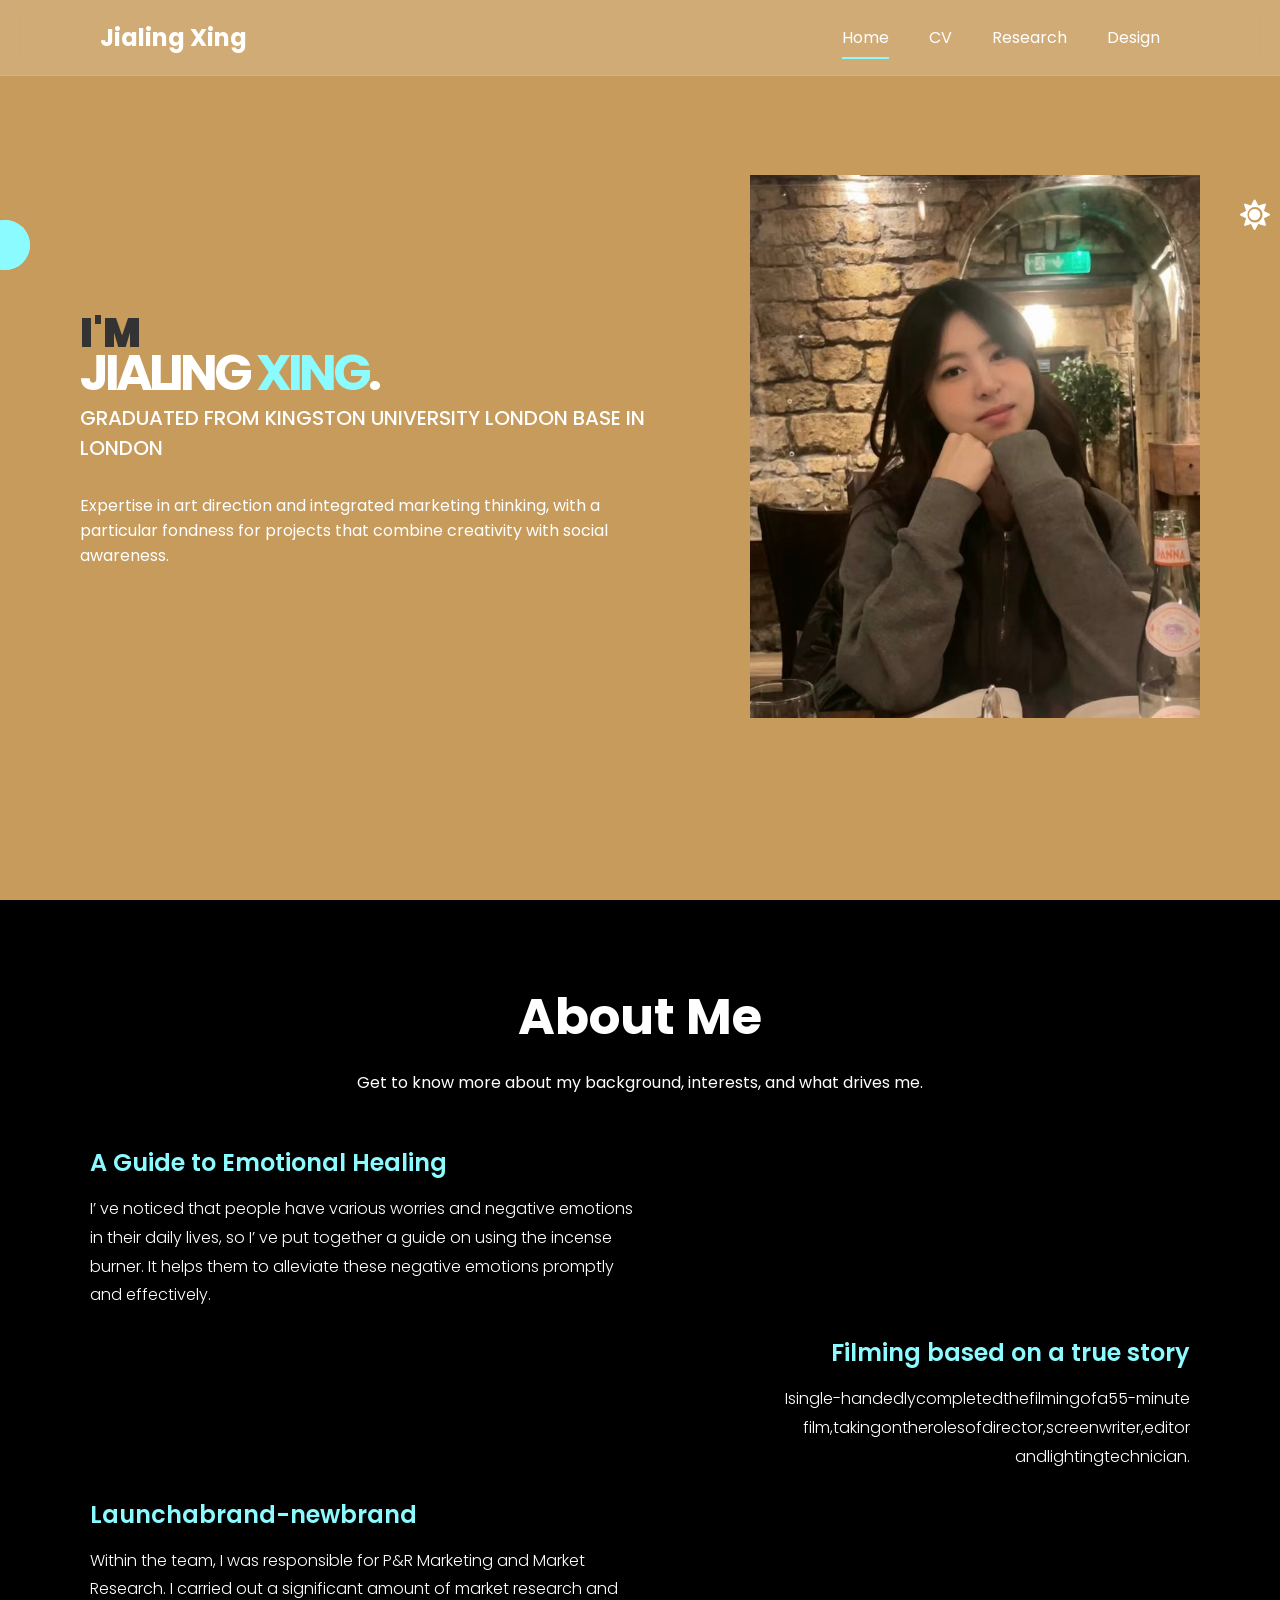
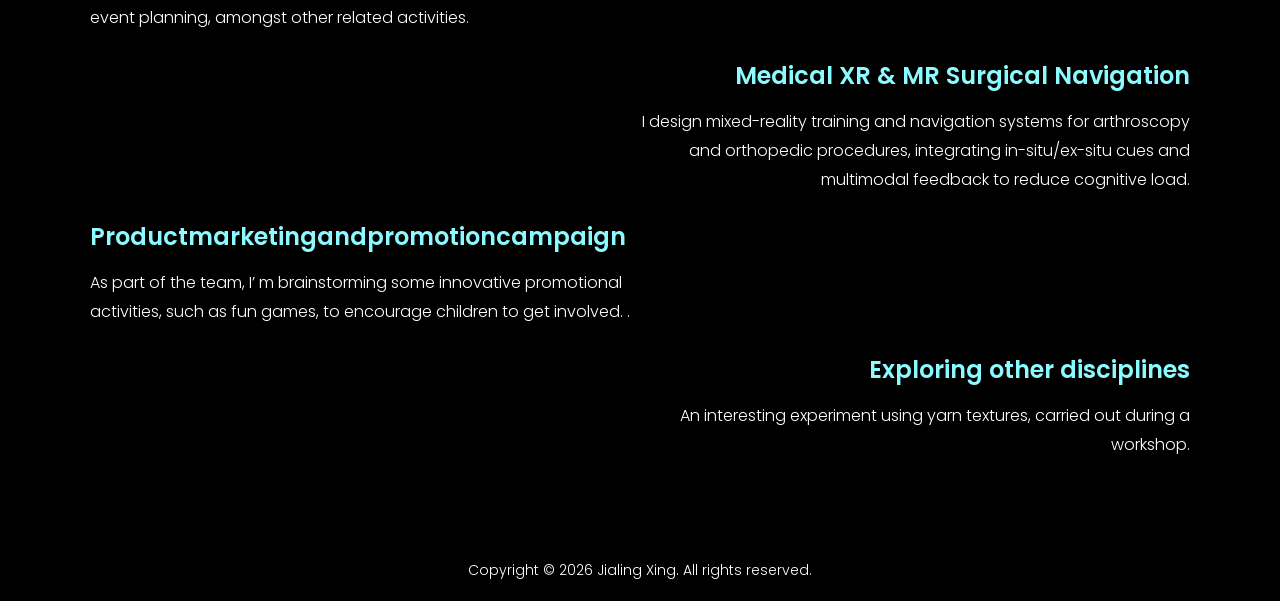
==== index.html @ 51e91408 "Add files via upload" ====
<!DOCTYPE html>
<html lang="en">

<head>
    <meta charset="UTF-8">
    <meta name="viewport" content="width=device-width, initial-scale=1.0">
    <title>Home - Jialing Xing Portfolio</title>
    <link rel="stylesheet" href="https://cdnjs.cloudflare.com/ajax/libs/font-awesome/5.15.3/css/all.min.css"
        integrity="sha512-iBBXm8fW90+nuLcSKlbmrPcLa0OT92xO1BIsZ+ywDWZCvqsWgccV3gFoRBv0z+8dLJgyAHIhR35VZc2oM/gI1w=="
        crossorigin="anonymous" referrerpolicy="no-referrer" />
    <link rel="stylesheet" href="./common.css">

    <!-- Home Page Styles -->
    <style>
        /* Home Page Container */
        .home-page-container {
            width: 100%;
            display: flex;
            flex-direction: column;
            align-items: center;
            justify-content: flex-start;
            background: transparent;
            scroll-snap-type: y mandatory;

        }

        /* Hero Section */
        .hero-section {
            display: flex;
            justify-content: space-between;
            align-items: center;
            height: 100dvh;
            padding: 0 80px;
            width: 100%;
            background-color: #c79b5c;
            gap: 60px;
        }

        .hero-content {
            flex: 1;
            max-width: 600px;
            z-index: 2;
        }

        .hero-animation {
            flex: 1;
            height: 80%;
            max-width: 600px;
            position: relative;
            z-index: 1;
            display: flex;
            align-items: center;
            justify-content: center;
        }

        .hero-greeting {
            color: var(--gray);
            font-size: 40px;
            text-transform: uppercase;
            font-weight: 900;
        }

        .hero-name {
            line-height: 20px;
            font-size: 50px;
            letter-spacing: -4px;
            text-transform: uppercase;
            color: var(--white);
            margin-bottom: 20px;
        }

        .hero-name-highlight {
            color: var(--primary);
        }

        .hero-title {
            color: var(--white);
            font-size: 20px;
            text-transform: uppercase;
            font-weight: 500;
            margin-bottom: 30px;
        }

        .hero-description {
            margin-bottom: 30px;
            color: var(--white);
        }

        .profile-image-wrapper {
            flex-basis: 50%;
        }

        .profile-image {
            width: 100%;
            max-width: 450px;
            height: auto;
            object-fit: cover;
        }

        .decorative-circles span {
            width: 50px;
            height: 50px;
            position: absolute;
            top: 220px;
            left: -20px;
            border-radius: 50%;
            background-color: var(--primary);
        }

        /* About Me Section */
        .about-section {
            width: 100%;
            max-width: 1200px;
            padding: 80px 50px;
            text-align: center;
            background: transparent;
            display: flex;
            flex-direction: column;
            justify-content: center;
            scroll-snap-align: start;
            scroll-snap-stop: always;
        }

        .about-section-title {
            font-size: 50px;
            color: var(--white);
            margin-bottom: 15px;
        }

        .about-section-description {
            color: var(--white);
            font-size: 16px;
        }

        .about-content-wrapper {
            display: grid;
            margin-top: 50px;
            width: 100%;
        }

        .about-introduction {
            text-align: left;
        }

        .about-subtitle {
            color: var(--primary);
            font-size: 24px;
            margin-bottom: 15px;
            margin-top: 25px;
            font-weight: 600;
        }

        .about-subtitle:first-child {
            margin-top: 0;
        }

        .about-paragraph {
            color: var(--white);
            line-height: 1.8;
            font-weight: 300;
            font-size: 16px;
        }

        /* Mobile Responsive Design */
        @media screen and (max-width: 768px) {

            /* Hero Section Mobile */
            .hero-section {
                flex-direction: column-reverse;
                padding: 20px;
                justify-content: center;
                gap: 30px;
            }

            .hero-content {
                flex: none;
                max-width: 100%;
                text-align: center;
            }

            .hero-animation {
                display: none;
            }

            .hero-greeting {
                font-size: 24px;
            }

            .hero-name {
                font-size: 32px;
                line-height: 1.2;
                letter-spacing: -2px;
                margin-bottom: 15px;
            }

            .hero-title {
                font-size: 14px;
                letter-spacing: 3px;
                margin-bottom: 20px;
            }

            .hero-description {
                width: 100%;
                font-size: 14px;
                margin-bottom: 25px;
            }

            /* About Section Mobile */
            .about-section {
                padding: 60px 20px;
            }

            .about-section-title {
                font-size: 32px;
                margin-bottom: 12px;
            }

            .about-section-description {
                font-size: 14px;
            }

            .about-content-wrapper {
                margin-top: 30px;
            }

            .about-introduction {
                text-align: center;
            }

            .about-subtitle {
                font-size: 20px;
                margin-top: 30px;
                margin-bottom: 12px;
                text-align: center !important;
            }

            .about-subtitle:first-child {
                margin-top: 0;
            }

            .about-paragraph {
                font-size: 14px;
                line-height: 1.7;
                width: 100% !important;
                text-align: center !important;
                margin-left: auto !important;
                margin-right: auto !important;
            }

            /* Decorative circles hide on mobile */
            .decorative-circles {
                display: none;
            }

            .profile-image {
                max-width: 260px;
            }
        }

        /* Tablet Responsive Design */
        @media screen and (max-width: 1024px) and (min-width: 769px) {
            .hero-section {
                padding: 0 40px;
                gap: 40px;
            }

            .hero-content {
                max-width: 450px;
            }

            .hero-animation {
                max-width: 450px;
            }

            .hero-greeting {
                font-size: 32px;
            }

            .hero-name {
                font-size: 42px;
            }

            .hero-title {
                font-size: 18px;
            }

            .hero-description {
                width: 90%;
            }

            .about-section {
                padding: 70px 40px;
            }

            .about-section-title {
                font-size: 42px;
            }

            .about-subtitle {
                font-size: 22px;
            }

            .about-paragraph {
                width: 70% !important;
            }


        }
    </style>
</head>

<body>
    <!-- Preloader -->


    <!-- Theme Toggle Buttons -->
    <button class="theme-toggle-light" aria-label="Switch to dark mode">
        <i class="fas fa-sun"></i>
    </button>
    <button class="theme-toggle-dark" aria-label="Switch to light mode">
        <i class="fas fa-moon"></i>
    </button>

    <header>
        <!-- Navigation Bar -->
        <nav class="navbar">
            <h1><a href="index.html" class="logo">Jialing Xing</a></h1>
            <ul class="navigation-menu">
                <li><a class="active" href="index.html">Home</a></li>
                <li><a href="cv.html">CV</a></li>
                <li><a href="research.html">Research</a></li>
                <li><a href="design.html">Design</a></li>
                <!-- <li><a href="contact.html">Contact</a></li> -->
            </ul>
            <i class="mobile-menu-toggle fas fa-bars" aria-label="Toggle menu"></i>
        </nav>

        <!-- Home Page Container -->
        <div class="home-page-container">
            <!-- Hero Section -->
            <section class="hero-section">
                <div class="hero-content">
                    <h3 class="hero-greeting">I'm</h3>
                    <h1 class="hero-name">Jialing <span class="hero-name-highlight"> Xing</span>.</h1>
                    <h4 class="hero-title">
                        Graduated from Kingston University London Base in London
                    </h4>
                    <p class="hero-description">Expertise in art direction and integrated marketing thinking, with a
                        particular fondness for
                        projects that combine creativity with social awareness.</p>
                </div>

                <div class="hero-image">
                    <img src="./images/profile.jpg" alt="Profile" class="profile-image">
                </div>
            </section>

            <!-- About Me Section -->
            <section class="about-section">
                <h1 class="about-section-title">About Me</h1>
                <p class="about-section-description">Get to know more about my background, interests, and what drives
                    me.</p>
                <div class="about-content-wrapper">
                    <div class="about-introduction">
                        <h3 class="about-subtitle" style="text-align: start;">A Guide to Emotional Healing</h3>
                        <p class="about-paragraph" style="text-align: left; width: 50%; margin-right: auto;">I’
                            ve noticed that people have various worries and
                            negative emotions in their daily lives, so I’
                            ve put
                            together a guide on using the incense burner. It helps
                            them to alleviate these negative emotions promptly and
                            effectively.</p>

                        <h3 class="about-subtitle" style="text-align: end;">Filming based on a true story
                        </h3>
                        <p class="about-paragraph" style="text-align: right; width: 50%; margin-left: auto;">
                            Isingle-handedlycompletedthefilmingofa55-minute
                            film,takingontherolesofdirector,screenwriter,editor
                            andlightingtechnician.</p>

                        <h3 class="about-subtitle" style="text-align: start;">Launchabrand-newbrand</h3>
                        <p class="about-paragraph" style="text-align: left; width: 50%; margin-right: auto;">Within the
                            team, I was responsible for P&R
                            Marketing and Market Research. I carried out a
                            significant amount of market research and event
                            planning, amongst other related activities.</p>

                        <h3 class="about-subtitle" style="text-align: end;">Medical XR & MR Surgical Navigation</h3>
                        <p class="about-paragraph" style="text-align: right; width: 50%; margin-left: auto;">I design
                            mixed-reality training and navigation systems for arthroscopy and orthopedic procedures,
                            integrating in-situ/ex-situ cues and multimodal feedback to reduce cognitive load.</p>


                        <h3 class="about-subtitle" style="text-align: start;">Productmarketingandpromotioncampaign
                        </h3>
                        <p class="about-paragraph" style="text-align: left; width: 50%; margin-right: auto;">
                            As part of the team, I’
                            m brainstorming some innovative
                            promotional activities, such as fun games, to encourage
                            children to get involved.
                            .</p>


                        <h3 class="about-subtitle" style="text-align: end;">Exploring other disciplines</h3>
                        <p class="about-paragraph" style="text-align: right; width: 50%; margin-left: auto;">An
                            interesting experiment using yarn textures, carried out during a workshop.</p>








                    </div>

                </div>
            </section>

            <footer>
                <p>Copyright © 2026 Jialing Xing. All rights reserved.</p>
            </footer>
        </div>

        <!-- Decorative Elements -->
        <div class="decorative-circles">
            <span></span>
            <span></span>
        </div>
    </header>


    <script src="./main.js"></script>
</body>

</html>
---- common.css ----
@import url('https://fonts.googleapis.com/css2?family=Poppins:wght@100;200;300;400;500;600;700;800;900&display=swap');

/* CSS Variables */
:root{
    --black:#000;
    --white:#fff;
    --gray:#333;
    --primary:#8BFBFF;
    --secondary:#fdbb79;
    --third:#FF602A;
    --grey-text:rgba(255, 255, 255, 0.8);
    /* 模态相关变量：用于不同主题下的弹框背景与文本颜色 */
    --modal-bg: rgb(15, 15, 15);
    --modal-text: #fff;
    --modal-border: rgba(255, 255, 255, 0.1);
}

/* Global Styles */
*{
    margin: 0;
    padding: 0;
    box-sizing: border-box;
}

body{
    background-color: var(--black);
    font-family: 'Poppins', sans-serif;
    overflow-x: hidden;
}

body.dark{
    --black:#fff;
    --white:#000;
    --gray:#333;
    --secondary:#8BFBFF;
    --primary:#fb9938;
    --third:#FF602A;
    --grey-text: rgba(47, 47, 47, 0.8);
    --modal-bg: rgb(255, 255, 255);
    --modal-text: #000;
    --modal-border: rgba(0, 0, 0, 0.1);
}

body.overflow{
    overflow: hidden;
}

a{
    text-decoration: none;
}

li{
    list-style: none;
}



/* Theme Toggle Buttons */
.theme-toggle-light{
    position: fixed;
    top: 200px;
    right: 10px;
    z-index: 10;
    border: none;
    background-color: transparent;
    animation: rotate 2s linear infinite;
    cursor: pointer;
}

.theme-toggle-light i{
    font-size: 30px;
    color: var(--white);
}

.theme-toggle-dark{
    display: none;
    position: fixed;
    top: 200px;
    right: 10px;
    z-index: 10;
    border: none;
    background-color: transparent;
    animation: rotate 2s linear infinite;
    cursor: pointer;
}

.theme-toggle-dark i{
    font-size: 30px;
    color: var(--white);
}

/* Header */
header{
    position: relative;
   

}

/* Navigation Bar */
.navbar{
    position: fixed;
    padding: 20px 100px;
    display: flex;
    justify-content: space-between;
    align-items: center;
    width: 100%;
    background-color: rgba(255, 255, 255, 0.161);
    backdrop-filter: blur(10px);
    -webkit-backdrop-filter: blur(20px);
    border-bottom: 1px solid rgba(255, 255, 255, 0.1);
    z-index: 999;
    transition: all 0.3s ease;
}

body.dark .navbar{
    background-color: rgba(255, 255, 255, 0.3);
    border-bottom: 1px solid rgba(0, 0, 0, 0.1);
}

.logo{
    color: var(--white);
    user-select: none;
}

.navigation-menu {
    margin-left: 50px;
    display: flex;
    flex-wrap: wrap;
    transition: all .3s;
}

.navigation-menu li a{
    color: var(--white);
    margin: 0 20px;
}

.navigation-menu li:hover a:not(.active){
    color: var(--primary);
}

.navigation-menu li a.active{
    padding-bottom: 8px;
    border-bottom: 2px solid var(--primary);
}

.mobile-menu-toggle{
    color: var(--white);
    font-size: 25px;
    display: none;
    cursor: pointer;
}

.mobile-menu-toggle:hover{
    color: var(--primary);
    transform: scale(1.1);
}

/* Button Styles */
.btn{
    width: 165px;
    height: 35px;
    font-size: 15px;
    border: none;
    position: relative;
    font-weight: 600;
    overflow: hidden;
    cursor: pointer;
    color: var(--black);
    transition: all 0.3s;
    background-color: var(--white);
}

.btn:before{
    content: '';
    width: 100%;
    height: 100%;
    position: absolute;
    top: 0;
    left: 0;
    transform: translateX(-100px) rotate(45deg);
    background-color: var(--secondary);
    transition: transform 0.3s;
}

.btn:after{
    content: '';
    width: 100%;
    height: 100%;
    position: absolute;
    top: 0;
    left: 0;
    transform: translateX(-110px) rotate(45deg);
    background-color: var(--primary);
    transition: transform 0.3s;
}

.btn:hover{
    border: 1px solid var(--white);
    color: var(--white);
    background-color: var(--black);
}

.btn:hover::before{
    transform: translateX(100px) rotate(45deg);
}

.btn:hover::after{
    transform: translateX(110px) rotate(45deg);
}

/* Section Common Styles */
.section{
    padding-top: 120px;
    display: flex;
    width: auto;
    flex-direction: column;
    margin: 0px 100px;
    align-items: center;
    justify-content: center;
}

.section .section-title{
    text-transform: uppercase;
    font-size: 50px;
    color: var(--white);
}

.section .section-desc{
    text-align: center;
    color: var(--white);
}

.section a{
    color: var(--primary);
}

.sec-dis{
    min-height: 100vh;
    display: flex;
    overflow-y: auto;
}

/* Animations */
@keyframes rotate {
    from{
        transform: rotate(0deg);
    }
    to{
        transform: rotate(360deg);
    }
}

/* Responsive - Mobile Navigation Only */
@media screen and (max-width:905px) {
    .navbar {
        padding: 20px 40px;
    }
    
    .navigation-menu{
        position: absolute;
        justify-content: center;
        align-items: center;
        align-content: center;
        flex-direction: column;
        top: 0;
        left: 0;
        display: none;
        visibility: hidden;
        opacity: 0;
        transform: translateX(-50px) translateY(-50px);
        width: 100vw;
        height: 110vh;
        z-index: 100;
        background-color: var(--black);
    }
    
    .navigation-menu.dis{
        display: flex;
        opacity: 1;
        visibility: visible;
    }
    
    .navigation-menu li {
        margin-top: 30px;
    }
    
    .navigation-menu li a{
        font-size: 20px;
        position: relative;
        letter-spacing: 2px;
    }
    
    .navigation-menu:before{
        content: 'Navigation';
        color: rgba(158, 158, 158, 0.158);
        font-size: 80px;
        font-weight: 900;
        text-transform: uppercase;
        font-family: 'popins' ,sans-serif;
        transform: translateY(230px) translateX(-50px) rotate(90deg);
    }
    
    .mobile-menu-toggle {
        display: block;
        opacity: 1;
        z-index: 100;
    }
}




footer{
   
    width: 100%;
    background-color: var(--black);
    color: var(--white);
    text-align: center;
    padding: 20px;
    font-size: 14px;
    font-weight: 300;
}

/* Page Transition Animations - Fade Effect */
/* Fallback for browsers without View Transitions API */
body {
    animation: fadeIn 0.5s ease-out;
}

@keyframes fadeIn {
    from {
        opacity: 0;
    }
    to {
        opacity: 1;
    }
}

@keyframes fadeOut {
    from {
        opacity: 1;
    }
    to {
        opacity: 0;
    }
}

body.page-exit {
    animation: fadeOut 0.3s ease-in forwards;
}

/* 研究卡片摘要文本：全局控制默认显示 6 行内容，保持卡片一致性 */
.research-card-text{
    /* 通过 WebKit 盒模型限制垂直方向的布局，防止文本撑开卡片 */
    display: -webkit-box;
    -webkit-box-orient: vertical;
    /* 限制最多 6 行且隐藏溢出内容，用省略号提示更多信息 */
    -webkit-line-clamp: 6;
    overflow: hidden;
    text-overflow: ellipsis;
    /* 行高 × 行数，确保视觉高度与 main 样式一致 */
    max-height: calc(1.8em * 6);
}

/* View Transitions API styles for modern browsers */
@supports (view-transition-name: none) {
    ::view-transition-old(root) {
        animation: fadeOut 0.3s ease-in;
    }
    
    ::view-transition-new(root) {
        animation: fadeIn 0.5s ease-out;
    }
}
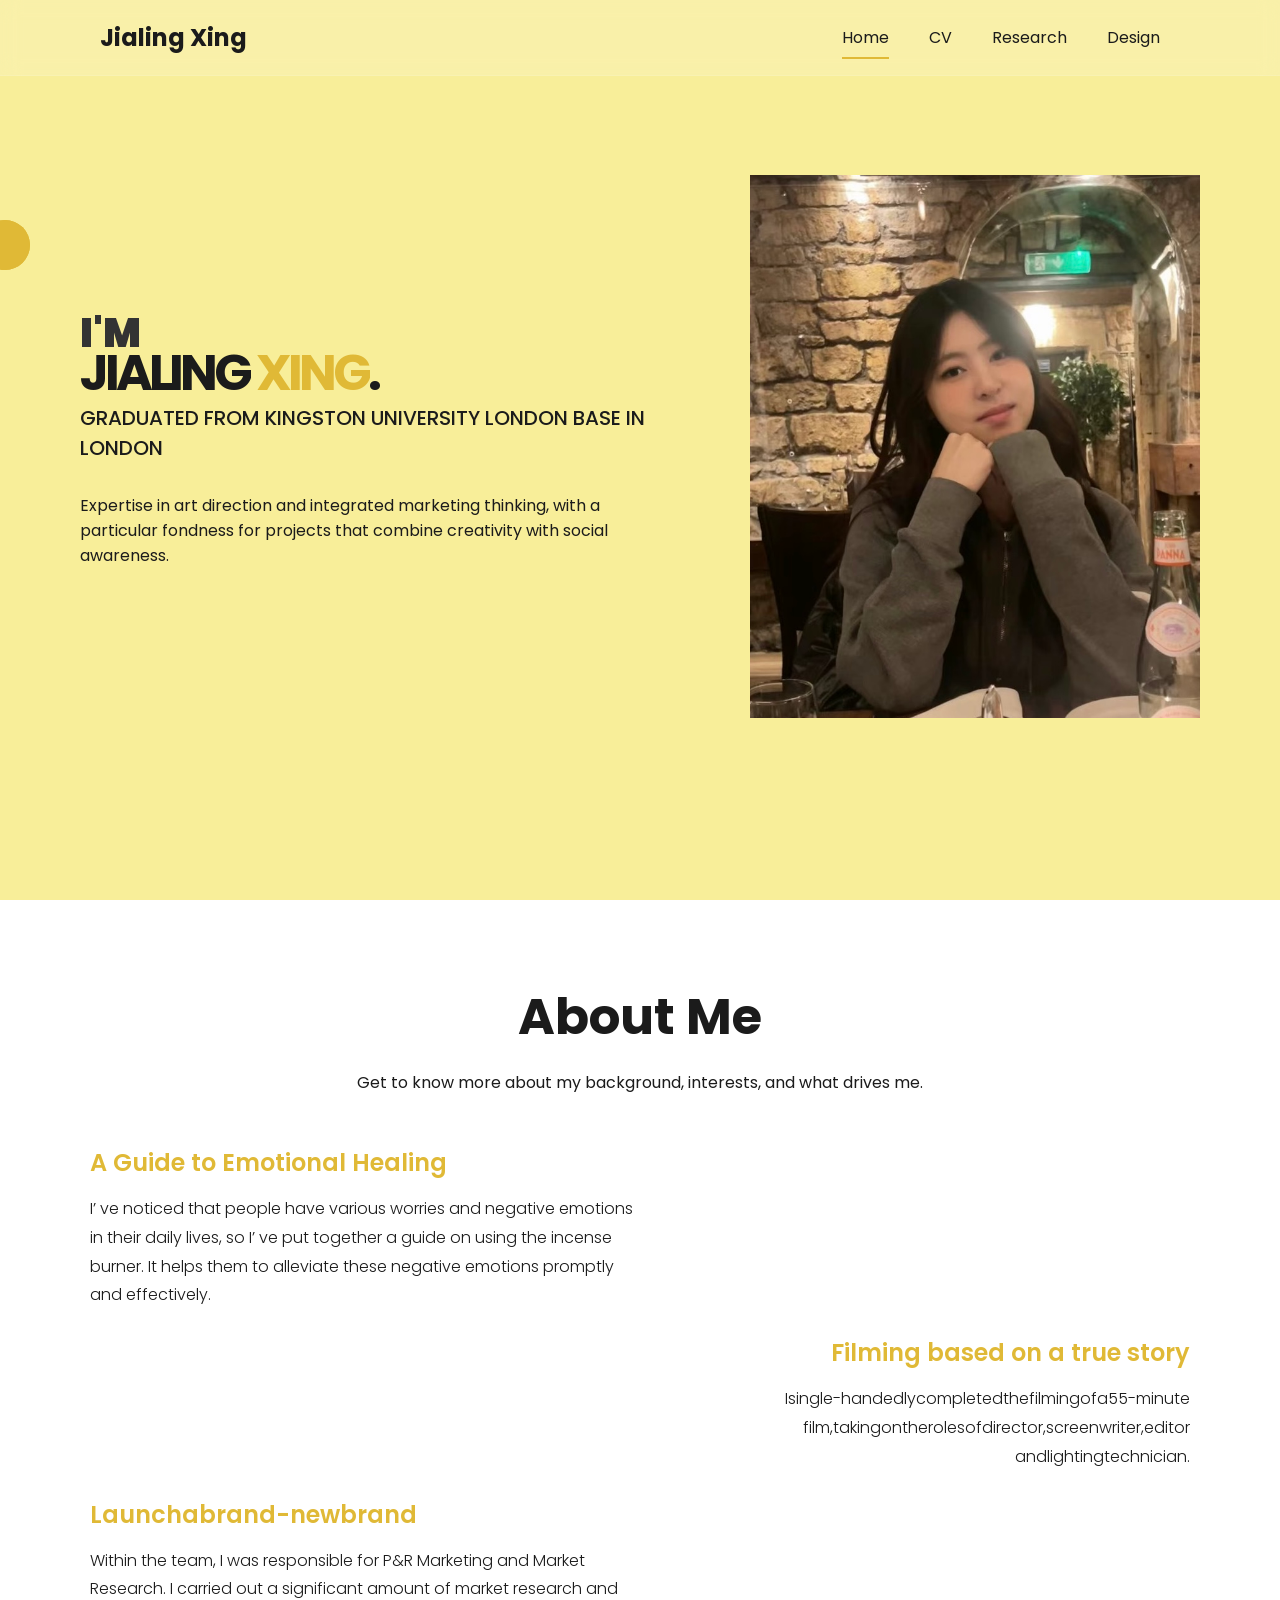
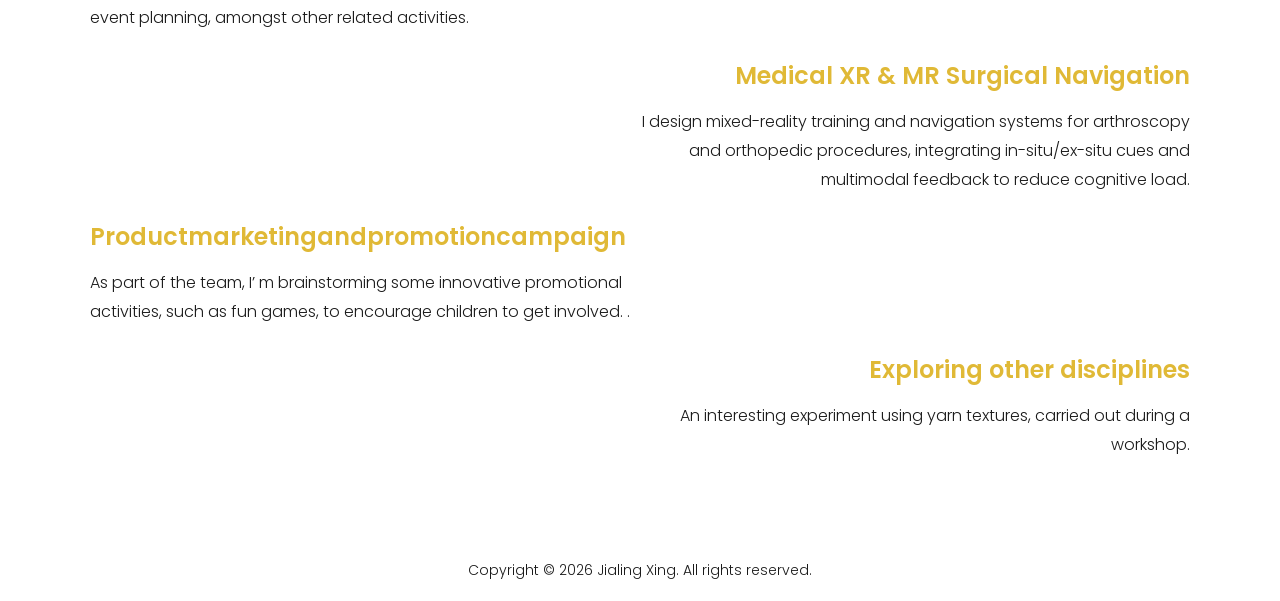
==== commit d1ef54c6: "Add files via upload" ====
--- a/index.html
+++ b/index.html
@@ -32,7 +32,7 @@
             height: 100dvh;
             padding: 0 80px;
             width: 100%;
-            background-color: #c79b5c;
+            background-color: #F8EE99;
             gap: 60px;
         }
 
@@ -314,12 +314,7 @@
 
 
     <!-- Theme Toggle Buttons -->
-    <button class="theme-toggle-light" aria-label="Switch to dark mode">
-        <i class="fas fa-sun"></i>
-    </button>
-    <button class="theme-toggle-dark" aria-label="Switch to light mode">
-        <i class="fas fa-moon"></i>
-    </button>
+   
 
     <header>
         <!-- Navigation Bar -->
--- a/common.css
+++ b/common.css
@@ -1,19 +1,5 @@
 @import url('https://fonts.googleapis.com/css2?family=Poppins:wght@100;200;300;400;500;600;700;800;900&display=swap');
 
-/* CSS Variables */
-:root{
-    --black:#000;
-    --white:#fff;
-    --gray:#333;
-    --primary:#8BFBFF;
-    --secondary:#fdbb79;
-    --third:#FF602A;
-    --grey-text:rgba(255, 255, 255, 0.8);
-    /* 模态相关变量：用于不同主题下的弹框背景与文本颜色 */
-    --modal-bg: rgb(15, 15, 15);
-    --modal-text: #fff;
-    --modal-border: rgba(255, 255, 255, 0.1);
-}
 
 /* Global Styles */
 *{
@@ -22,25 +8,21 @@
     box-sizing: border-box;
 }
 
+:root{
+    --black:#433930;
+    --white:#1b1b1b;
+    --gray:#333;
+    --primary:#E0B936;
+    --secondary:#fdbb79;
+    --third:#FF602A;
+    --grey-text:rgba(87, 72, 72, 0.8);
+}
+
 body{
-    background-color: var(--black);
     font-family: 'Poppins', sans-serif;
     overflow-x: hidden;
 }
 
-body.dark{
-    --black:#fff;
-    --white:#000;
-    --gray:#333;
-    --secondary:#8BFBFF;
-    --primary:#fb9938;
-    --third:#FF602A;
-    --grey-text: rgba(47, 47, 47, 0.8);
-    --modal-bg: rgb(255, 255, 255);
-    --modal-text: #000;
-    --modal-border: rgba(0, 0, 0, 0.1);
-}
-
 body.overflow{
     overflow: hidden;
 }
@@ -54,40 +36,6 @@
 }
 
 
-
-/* Theme Toggle Buttons */
-.theme-toggle-light{
-    position: fixed;
-    top: 200px;
-    right: 10px;
-    z-index: 10;
-    border: none;
-    background-color: transparent;
-    animation: rotate 2s linear infinite;
-    cursor: pointer;
-}
-
-.theme-toggle-light i{
-    font-size: 30px;
-    color: var(--white);
-}
-
-.theme-toggle-dark{
-    display: none;
-    position: fixed;
-    top: 200px;
-    right: 10px;
-    z-index: 10;
-    border: none;
-    background-color: transparent;
-    animation: rotate 2s linear infinite;
-    cursor: pointer;
-}
-
-.theme-toggle-dark i{
-    font-size: 30px;
-    color: var(--white);
-}
 
 /* Header */
 header{
@@ -110,11 +58,6 @@
     border-bottom: 1px solid rgba(255, 255, 255, 0.1);
     z-index: 999;
     transition: all 0.3s ease;
-}
-
-body.dark .navbar{
-    background-color: rgba(255, 255, 255, 0.3);
-    border-bottom: 1px solid rgba(0, 0, 0, 0.1);
 }
 
 .logo{
@@ -313,7 +256,6 @@
 footer{
    
     width: 100%;
-    background-color: var(--black);
     color: var(--white);
     text-align: center;
     padding: 20px;
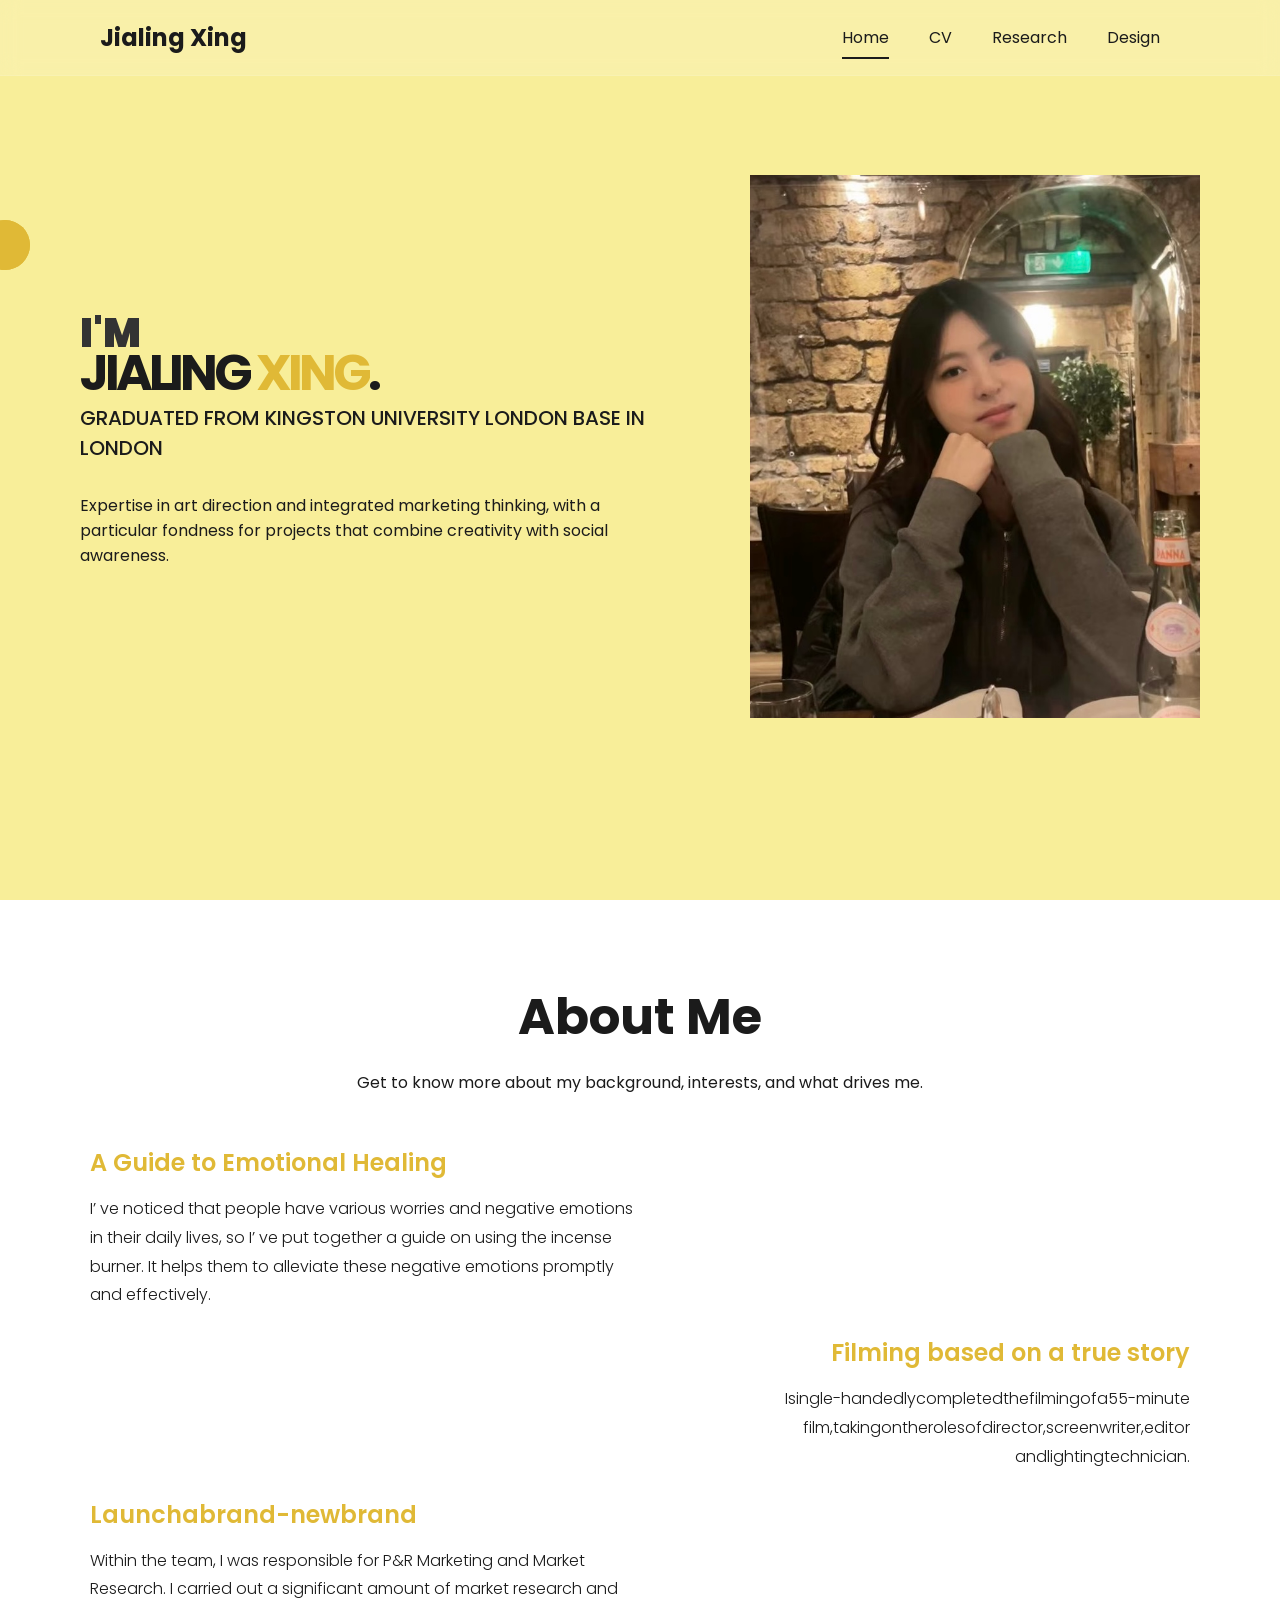
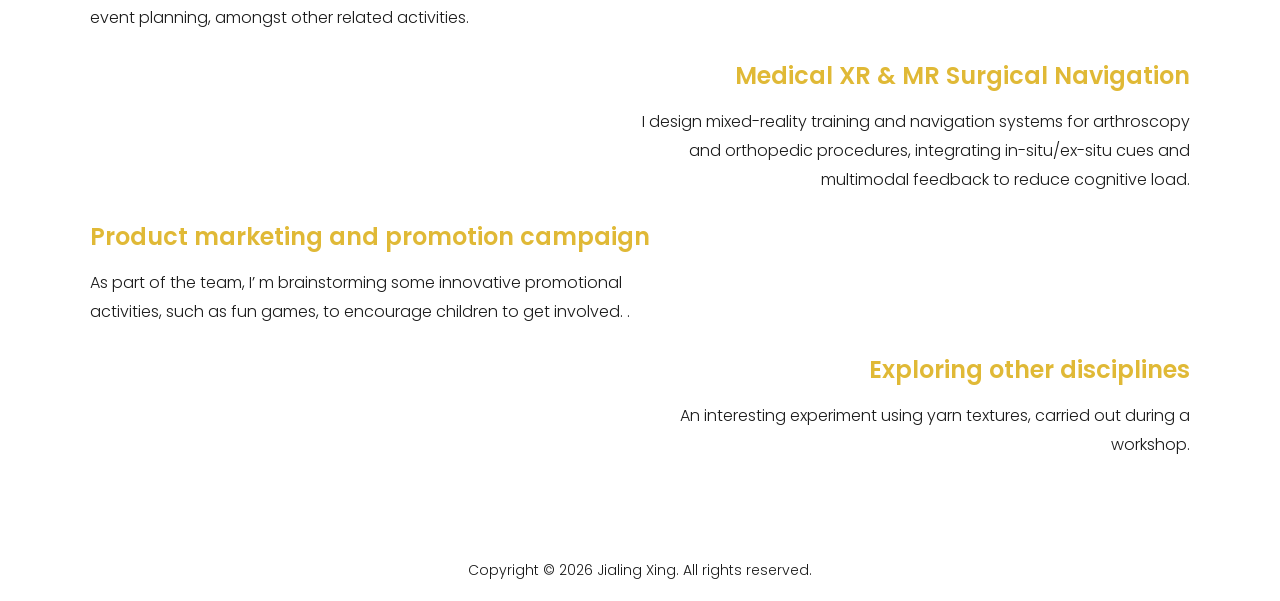
==== commit 94adbb24: "Add files via upload" ====
--- a/index.html
+++ b/index.html
@@ -386,7 +386,7 @@
                             integrating in-situ/ex-situ cues and multimodal feedback to reduce cognitive load.</p>
 
 
-                        <h3 class="about-subtitle" style="text-align: start;">Productmarketingandpromotioncampaign
+                        <h3 class="about-subtitle" style="text-align: start;">Product marketing and promotion campaign
                         </h3>
                         <p class="about-paragraph" style="text-align: left; width: 50%; margin-right: auto;">
                             As part of the team, I’
@@ -424,8 +424,6 @@
         </div>
     </header>
 
-
     <script src="./main.js"></script>
 </body>
-
 </html>
--- a/common.css
+++ b/common.css
@@ -83,7 +83,7 @@
 
 .navigation-menu li a.active{
     padding-bottom: 8px;
-    border-bottom: 2px solid var(--primary);
+    border-bottom: 2px solid var(--white);
 }
 
 .mobile-menu-toggle{
@@ -196,7 +196,11 @@
 /* Responsive - Mobile Navigation Only */
 @media screen and (max-width:905px) {
     .navbar {
-        padding: 20px 40px;
+        padding: 20px 16px;
+    }
+    
+    .logo{
+        font-size: 20px;
     }
     
     .navigation-menu{
@@ -214,7 +218,7 @@
         width: 100vw;
         height: 110vh;
         z-index: 100;
-        background-color: var(--black);
+        background-color: var(--secondary);
     }
     
     .navigation-menu.dis{
